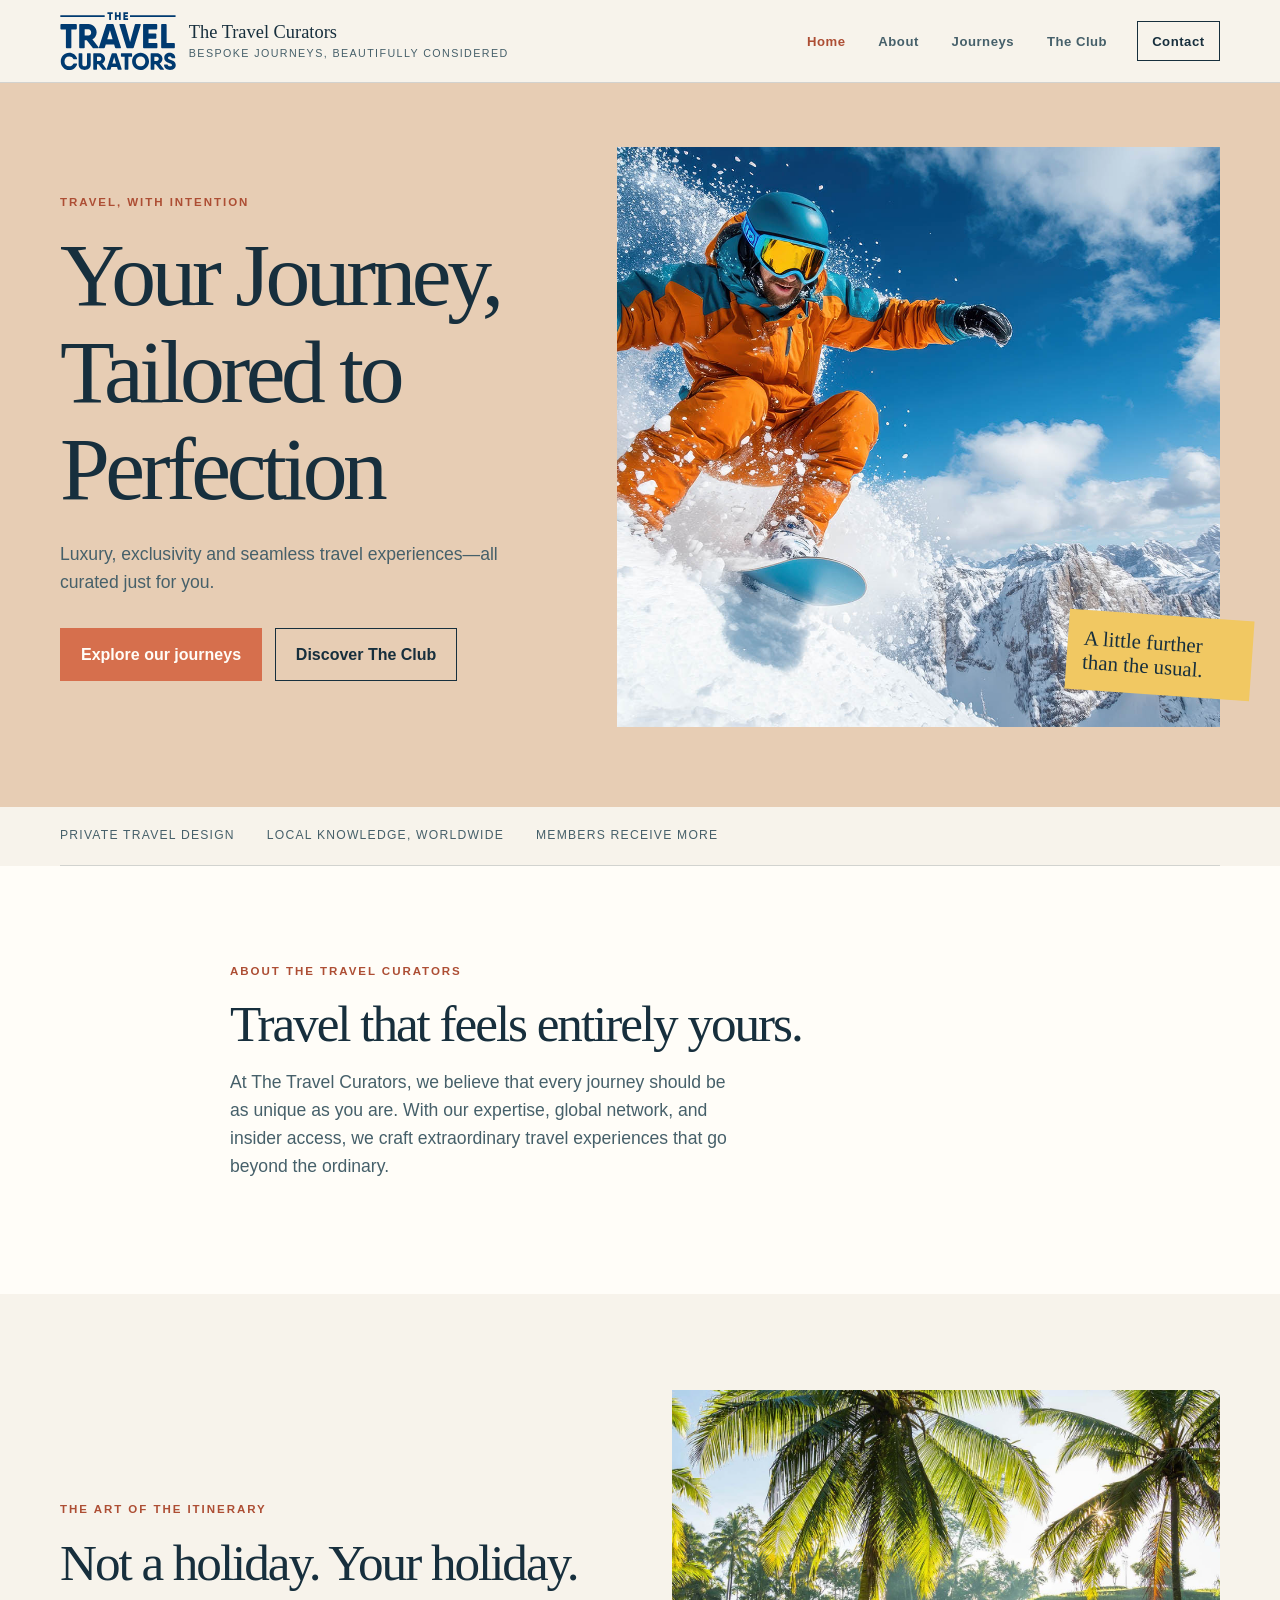
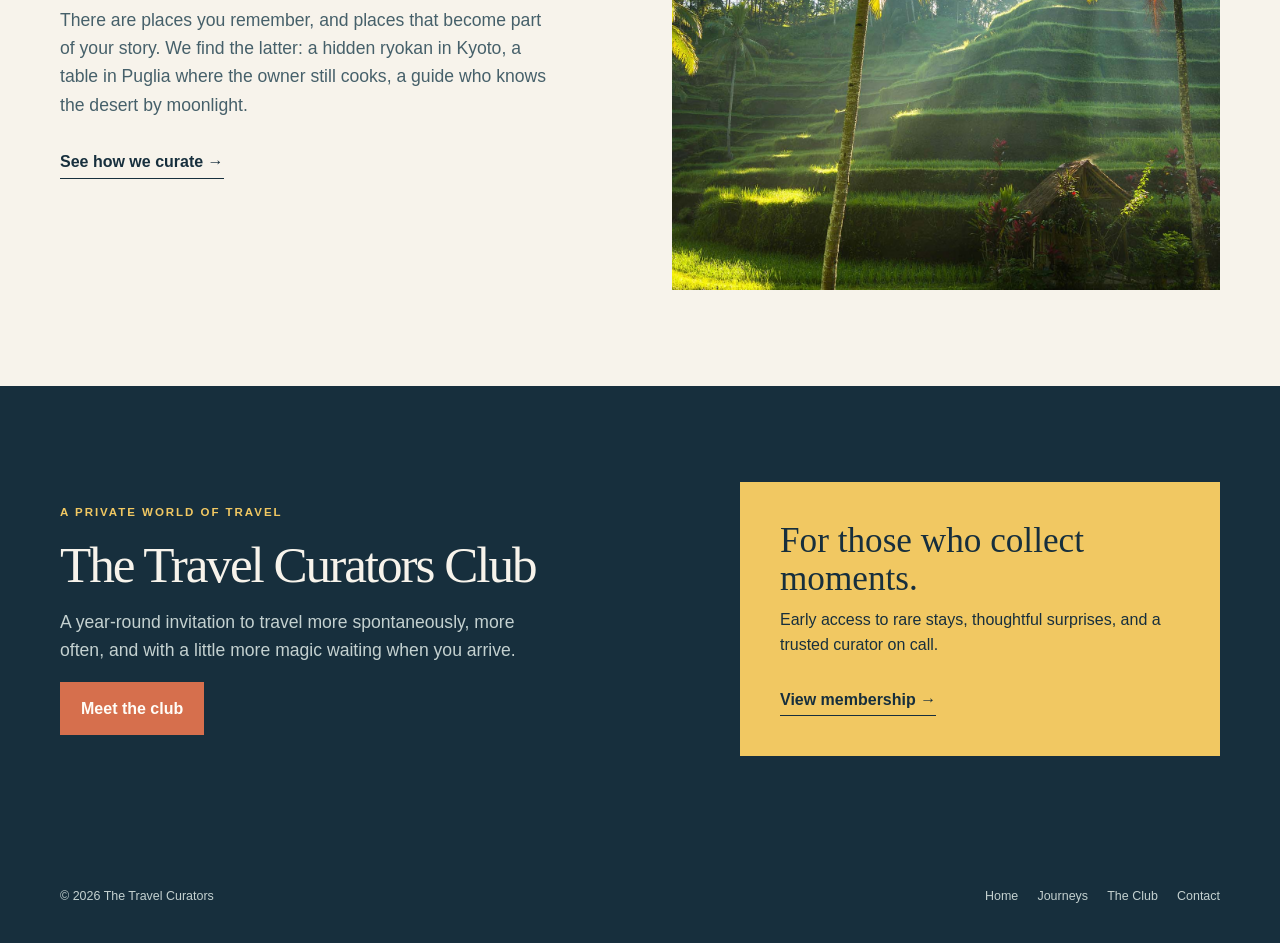
==== index.html @ cd00cc3a "Initial commit: Add Travel Curators website" ====
<!doctype html>
<html lang="en">
<head>
  <meta charset="utf-8">
  <meta name="viewport" content="width=device-width, initial-scale=1">
  <title>The Travel Curators | Journeys with a point of view</title>
  <link rel="stylesheet" href="css/styles.css">
</head>
<body>
  <header class="site-header"><div class="container nav-wrap">
    <a class="brand" href="index.html"><img class="brand-logo" src="images/TTC_logo.svg" alt="The Travel Curators logo"><span class="brand-copy"><strong>The Travel Curators</strong><span>Bespoke journeys, beautifully considered</span></span></a>
    <nav class="site-nav" aria-label="Main navigation"><a class="active" href="index.html">Home</a><a href="#about">About</a><a href="journeys.html">Journeys</a><a href="club.html">The Club</a><a class="nav-cta" href="contact.html">Contact</a></nav>
  </div></header>
  <main>
    <section class="hero"><div class="container hero-grid"><div><p class="eyebrow">Travel, with intention</p><h1>Your Journey, Tailored to Perfection</h1><p class="lead">Luxury, exclusivity and seamless travel experiences—all curated just for you.</p><div class="actions"><a class="btn btn-primary" href="journeys.html">Explore our journeys</a><a class="btn btn-light" href="club.html">Discover The Club</a></div></div><div class="hero-photo"><img src="images/snowboard.jpg" alt="Snowboarder carving through fresh snow in the mountains"><span class="photo-note">A little further than the usual.</span></div></div></section>
    <div class="container trust-strip"><span>Private travel design</span><span>Local knowledge, worldwide</span><span>Members receive more</span></div>
    <section class="section about-section" id="about"><div class="container about-copy"><p class="eyebrow">About The Travel Curators</p><h2>Travel that feels entirely yours.</h2><p class="lead">At The Travel Curators, we believe that every journey should be as unique as you are. With our expertise, global network, and insider access, we craft extraordinary travel experiences that go beyond the ordinary.</p></div></section>
    <section class="section"><div class="container split"><div><p class="eyebrow">The art of the itinerary</p><h2>Not a holiday. Your holiday.</h2><p class="lead">There are places you remember, and places that become part of your story. We find the latter: a hidden ryokan in Kyoto, a table in Puglia where the owner still cooks, a guide who knows the desert by moonlight.</p><a class="arrow-link" href="journeys.html">See how we curate →</a></div><img src="images/bali.jpg" alt="Sunlit rice terraces and palm trees in Bali"></div></section>
    <section class="section dark-band"><div class="container club-callout"><div><p class="eyebrow">A private world of travel</p><h2>The Travel Curators Club</h2><p class="lead">A year-round invitation to travel more spontaneously, more often, and with a little more magic waiting when you arrive.</p><a class="btn btn-primary" href="club.html">Meet the club</a></div><div class="club-card"><h3>For those who collect moments.</h3><p>Early access to rare stays, thoughtful surprises, and a trusted curator on call.</p><a class="arrow-link" href="club.html">View membership →</a></div></div></section>
  </main>
  <footer class="site-footer"><div class="container footer-wrap"><p>© 2026 The Travel Curators</p><div class="footer-links"><a href="index.html">Home</a><a href="journeys.html">Journeys</a><a href="club.html">The Club</a><a href="mailto:hello@thetravelcurators.com">Contact</a></div></div></footer>
<!-- Jayden -->
</body>
</html>
---- css/styles.css ----
:root {
  --ink: #172f3d;
  --ink-soft: #46606a;
  --paper: #f7f3eb;
  --warm: #e7cdb4;
  --coral: #d66f4d;
  --coral-dark: #ad4e34;
  --sun: #f1c862;
  --white: #fffdf8;
  --line: rgba(23, 47, 61, 0.16);
  --serif: Georgia, 'Times New Roman', serif;
  --sans: 'Trebuchet MS', 'Segoe UI', sans-serif;
}

* { box-sizing: border-box; }
html { scroll-behavior: smooth; }
body { margin: 0; color: var(--ink); background: var(--paper); font: 16px/1.6 var(--sans); }
a { color: inherit; text-decoration: none; }
img { display: block; width: 100%; object-fit: cover; }
.container { width: min(1160px, calc(100% - 3rem)); margin: 0 auto; }
.site-header { position: sticky; top: 0; z-index: 20; background: rgba(247, 243, 235, .94); border-bottom: 1px solid var(--line); backdrop-filter: blur(12px); }
.nav-wrap { min-height: 82px; display: flex; align-items: center; justify-content: space-between; gap: 2rem; }
.brand { display: flex; align-items: center; gap: .8rem; }
.brand-logo { width: 116px; height: 58px; object-fit: contain; object-position: left center; }
.brand-copy strong, .brand-copy span { display: block; line-height: 1.05; }
.brand-copy strong { font: 1.15rem var(--serif); }
.brand-copy span { margin-top: .3rem; color: var(--ink-soft); font-size: .67rem; letter-spacing: .13em; text-transform: uppercase; }
.site-nav { display: flex; align-items: center; gap: .25rem; }
.site-nav a { padding: .55rem .9rem; color: var(--ink-soft); font-size: .82rem; font-weight: bold; letter-spacing: .04em; }
.site-nav a:hover, .site-nav a.active { color: var(--coral-dark); }
.nav-cta { border: 1px solid var(--ink) !important; color: var(--ink) !important; margin-left: .7rem; }
.eyebrow { margin: 0 0 1rem; color: var(--coral-dark); font-size: .72rem; font-weight: bold; letter-spacing: .17em; text-transform: uppercase; }
h1, h2, h3, p { margin-top: 0; }
h1, h2, h3 { line-height: 1.08; font-family: var(--serif); font-weight: normal; }
h1 { margin-bottom: 1.4rem; font-size: clamp(3.1rem, 7vw, 6.4rem); letter-spacing: -.05em; }
h2 { margin-bottom: 1rem; font-size: clamp(2.3rem, 4vw, 4rem); letter-spacing: -.04em; }
h3 { margin-bottom: .55rem; font-size: 1.55rem; }
.lead { max-width: 500px; color: var(--ink-soft); font-size: 1.1rem; }
.btn { display: inline-flex; align-items: center; justify-content: center; min-height: 48px; padding: .8rem 1.25rem; border: 1px solid transparent; font-weight: bold; transition: transform .2s ease, background .2s ease; }
.btn:hover { transform: translateY(-2px); }
.btn-primary { background: var(--coral); color: var(--white); }
.btn-primary:hover { background: var(--coral-dark); }
.btn-light { border-color: var(--ink); color: var(--ink); }
.hero { padding: 4rem 0 5rem; background: var(--warm); }
.hero-grid { display: grid; grid-template-columns: .9fr 1.1fr; align-items: center; gap: 4rem; }
.hero-photo { height: 580px; position: relative; }
.hero-photo img { height: 100%; }
.photo-note { position: absolute; right: -2rem; bottom: 2rem; width: 185px; padding: 1rem; background: var(--sun); font: 1.3rem/1.15 var(--serif); transform: rotate(4deg); }
.actions { display: flex; flex-wrap: wrap; gap: .8rem; margin-top: 2rem; }
.trust-strip { display: flex; flex-wrap: wrap; gap: 2rem; padding: 1.2rem 0; border-bottom: 1px solid var(--line); color: var(--ink-soft); font-size: .76rem; letter-spacing: .1em; text-transform: uppercase; }
.about-section { background: var(--white); }
.about-copy { max-width: 820px; }
.section { padding: 6rem 0; }
.section-heading { max-width: 650px; margin-bottom: 2.5rem; }
.section-heading p:last-child { color: var(--ink-soft); }
.split { display: grid; grid-template-columns: 1fr 1fr; gap: 4rem; align-items: center; }
.split img { height: 500px; }
.number-list { list-style: none; padding: 0; margin: 0; }
.number-list li { display: grid; grid-template-columns: 42px 1fr; gap: 1rem; padding: 1.2rem 0; border-top: 1px solid var(--line); }
.number-list b { color: var(--coral-dark); font: 1.2rem var(--serif); }
.number-list strong { display: block; margin-bottom: .25rem; font-family: var(--serif); font-size: 1.3rem; font-weight: normal; }
.number-list span { color: var(--ink-soft); font-size: .92rem; }
.dark-band { background: var(--ink); color: var(--paper); }
.dark-band .eyebrow { color: var(--sun); }
.dark-band .lead, .dark-band p { color: #c4d1d0; }
.club-callout { display: grid; grid-template-columns: 1fr .8fr; gap: 5rem; align-items: center; }
.club-card { padding: 2.5rem; background: var(--sun); color: var(--ink); }
.club-card h3 { font-size: 2.2rem; }
.club-card p { color: var(--ink); }
.arrow-link { display: inline-flex; margin-top: .8rem; border-bottom: 1px solid currentColor; padding-bottom: .2rem; font-weight: bold; }
.page-intro { padding: 5rem 0 4rem; background: var(--warm); }
.page-intro h1 { max-width: 850px; }
.journey-grid, .perk-grid { display: grid; grid-template-columns: repeat(3, 1fr); gap: 1.2rem; }
.journey-card { background: var(--white); }
.journey-card img { height: 250px; }
.journey-card div { padding: 1.4rem; }
.journey-card p, .perk p { color: var(--ink-soft); }
.journey-card small { color: var(--coral-dark); font-weight: bold; letter-spacing: .1em; text-transform: uppercase; }
.quote { max-width: 780px; margin: 0 auto; text-align: center; }
.quote p { font: clamp(1.8rem, 4vw, 3rem)/1.15 var(--serif); }
.club-hero { background: var(--ink); color: var(--paper); }
.club-hero .lead { color: #c4d1d0; }
.club-hero-photo { height: 320px; margin-top: 2.5rem; object-position: center 42%; }
.perk { padding: 1.7rem 0; border-top: 1px solid var(--line); }
.perk-index { color: var(--coral-dark); font: 1.5rem var(--serif); }
.membership-grid { display: grid; grid-template-columns: 1fr 1fr; gap: 1.5rem; }
.contact-layout { display: grid; grid-template-columns: 1fr 1fr; gap: 5rem; align-items: start; }
.contact-details { display: flex; flex-wrap: wrap; gap: 2rem; margin-top: 2rem; }
.contact-details p { margin: 0; }
.contact-details strong { display: block; font-family: var(--serif); font-size: 1.25rem; font-weight: normal; }
.contact-form { display: grid; gap: 1.1rem; padding: 2rem; background: var(--white); border-top: 4px solid var(--coral); }
.contact-form label { display: grid; gap: .4rem; color: var(--ink-soft); font-size: .8rem; font-weight: bold; }
.contact-form input, .contact-form textarea { width: 100%; padding: .8rem; border: 1px solid var(--line); background: var(--paper); color: var(--ink); font: inherit; resize: vertical; }
.contact-form input:focus, .contact-form textarea:focus { outline: 2px solid var(--coral); outline-offset: 2px; }
.services-section { padding: 3.5rem 0; }
.services-section h2 { font-size: clamp(2rem, 3vw, 3rem); }
.services-section .perk { padding: 1rem 0; }
.services-section .perk h3 { margin-bottom: .3rem; font-size: 1.2rem; }
.services-section .perk p { margin-bottom: 0; font-size: .88rem; }
.club-perks { display: grid; grid-template-columns: repeat(3, 1fr); gap: 1.5rem; padding: 0; margin: 0; list-style: none; }
.club-perks li { display: flex; flex-direction: column; gap: 1rem; min-height: 150px; padding: 1.5rem; border-top: 1px solid rgba(247, 243, 235, .35); }
.club-perks span { color: var(--sun); font: 1.4rem var(--serif); }
.club-perks strong { font: 1.35rem/1.2 var(--serif); font-weight: normal; }
.club-table-wrap { overflow-x: auto; background: rgba(247, 243, 235, .08); color: var(--paper); border: 1px solid rgba(247, 243, 235, .24); border-radius: 8px; }
.club-table { width: 100%; min-width: 560px; border-collapse: collapse; text-align: left; }
.club-table th, .club-table td { padding: 1rem 1.1rem; border-bottom: 1px solid rgba(247, 243, 235, .18); }
.club-table thead th { background: rgba(214, 111, 77, .3); color: var(--paper); font-weight: bold; }
.club-table tbody th { width: 31%; color: var(--paper); font: 1.1rem var(--serif); font-weight: normal; }
.club-table tbody td { color: #c4d1d0; }
.club-table tbody tr:last-child th, .club-table tbody tr:last-child td { border-bottom: 0; }
.membership { padding: 2rem; border: 1px solid var(--line); background: var(--white); }
.membership.featured { background: var(--coral); color: var(--white); border-color: var(--coral); }
.membership.featured p, .membership.featured li { color: #fff0e7; }
.membership ul { margin: 1.5rem 0 0; padding-left: 1.1rem; color: var(--ink-soft); }
.membership li { margin: .45rem 0; }
.site-footer { padding: 2.2rem 0; background: var(--ink); color: #c4d1d0; }
.footer-wrap { display: flex; align-items: center; justify-content: space-between; gap: 1rem; font-size: .78rem; }
.footer-wrap p { margin: 0; }
.footer-links { display: flex; gap: 1.2rem; }
@media (max-width: 760px) {
  .container { width: min(100% - 2rem, 600px); }
  .nav-wrap { min-height: 72px; align-items: flex-start; padding: .8rem 0; }
  .site-nav { gap: 0; flex-wrap: wrap; justify-content: flex-end; }
  .site-nav a { padding: .4rem .45rem; font-size: .7rem; }
  .nav-cta { margin-left: 0; }
  .hero, .page-intro { padding: 3.5rem 0; }
  .hero-grid, .split, .club-callout, .membership-grid, .contact-layout, .club-perks { grid-template-columns: 1fr; gap: 2.5rem; }
  .hero-photo { height: 400px; }
  .photo-note { right: .8rem; bottom: 1rem; }
  .section { padding: 4rem 0; }
  .journey-grid, .perk-grid { grid-template-columns: 1fr; }
  .split img { height: 350px; }
  .club-hero-photo { height: 220px !important; }
  .footer-wrap { align-items: flex-start; flex-direction: column; }
}
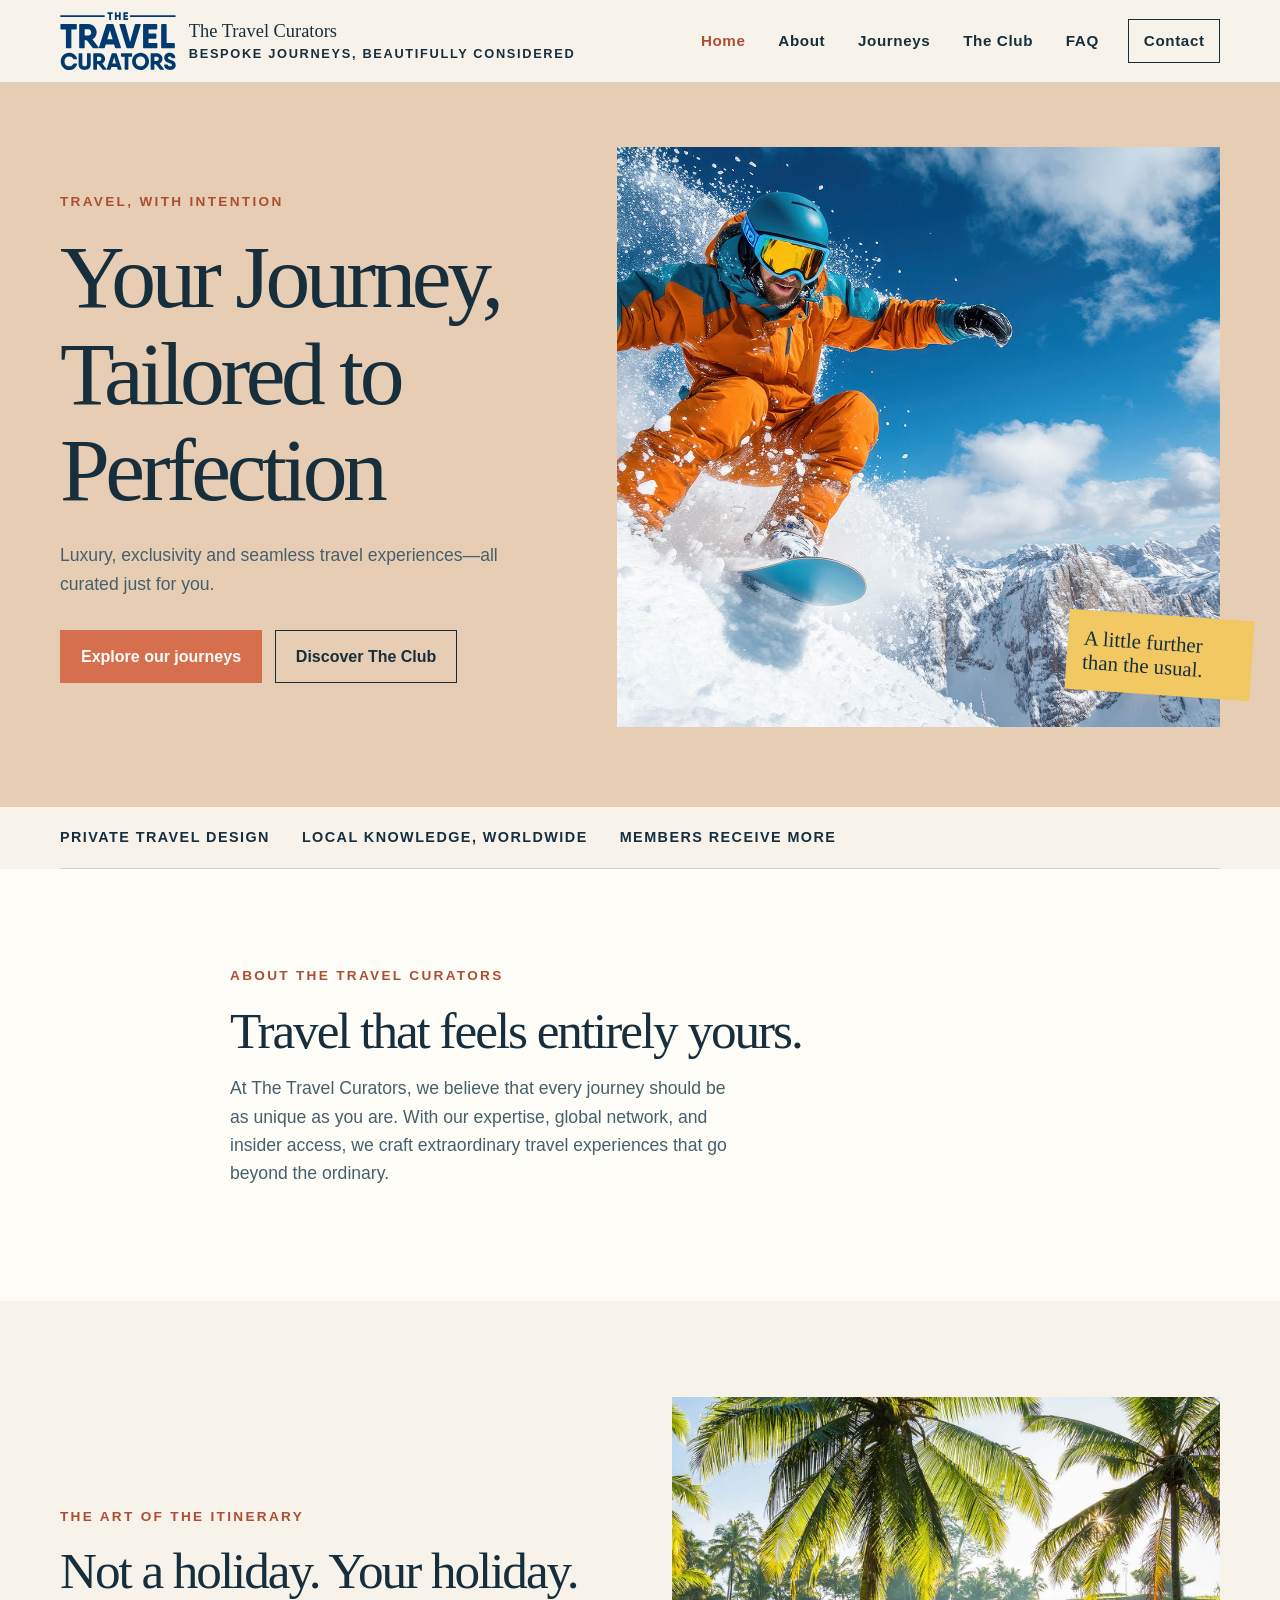
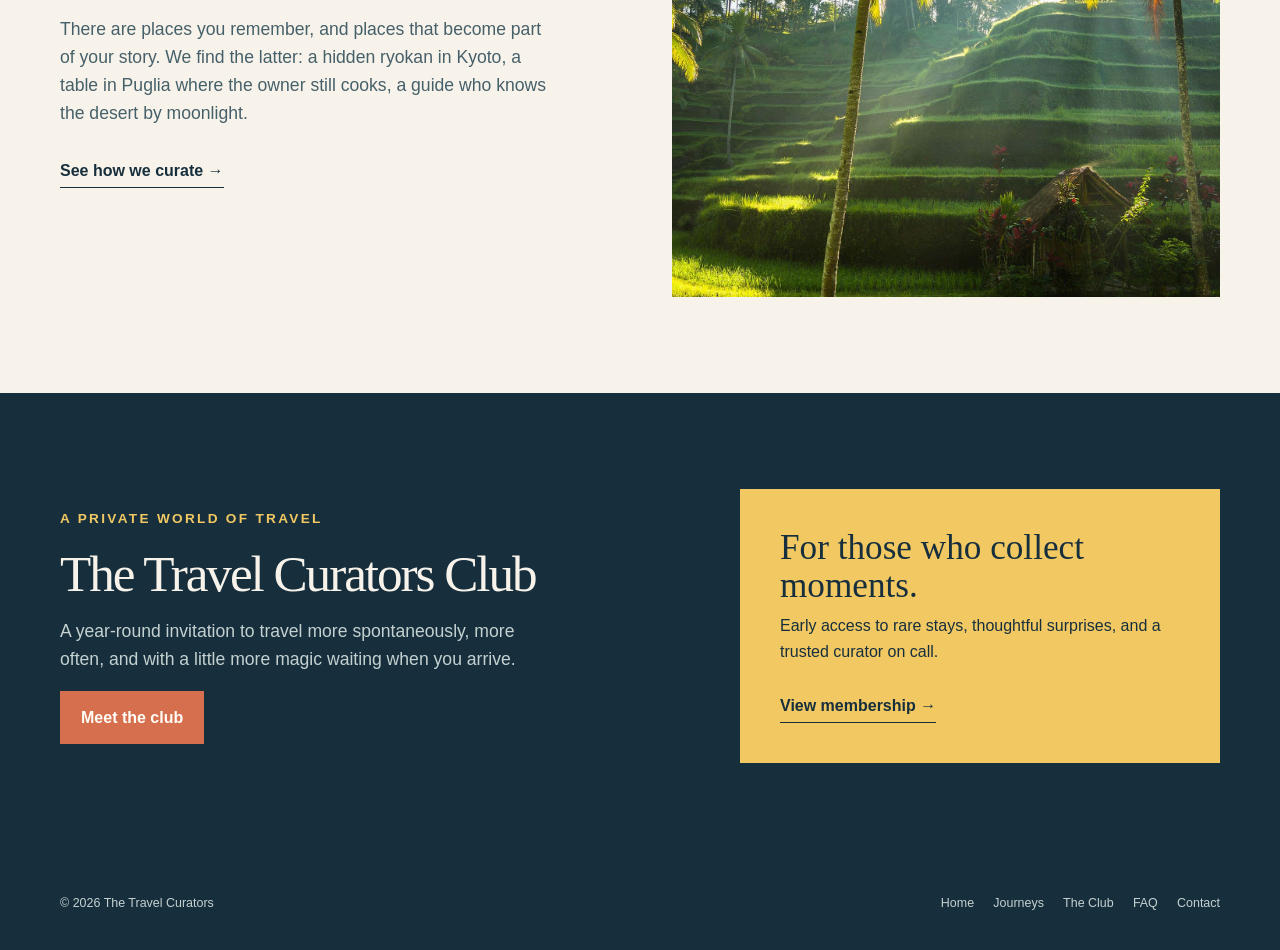
==== commit 5ef4796f: "Fix website links and CSP settings" ====
--- a/index.html
+++ b/index.html
@@ -8,17 +8,17 @@
 </head>
 <body>
   <header class="site-header"><div class="container nav-wrap">
-    <a class="brand" href="index.html"><img class="brand-logo" src="images/TTC_logo.svg" alt="The Travel Curators logo"><span class="brand-copy"><strong>The Travel Curators</strong><span>Bespoke journeys, beautifully considered</span></span></a>
-    <nav class="site-nav" aria-label="Main navigation"><a class="active" href="index.html">Home</a><a href="#about">About</a><a href="journeys.html">Journeys</a><a href="club.html">The Club</a><a class="nav-cta" href="contact.html">Contact</a></nav>
+    <a target="_top" class="brand" href="index.html"><img class="brand-logo" src="images/TTC_logo.svg" alt="The Travel Curators logo"><span class="brand-copy"><strong>The Travel Curators</strong><span>Bespoke journeys, beautifully considered</span></span></a>
+    <nav class="site-nav" aria-label="Main navigation"><a target="_top" class="active" href="index.html">Home</a><a target="_top" href="#about">About</a><a target="_top" href="journeys.html">Journeys</a><a target="_top" href="club.html">The Club</a><a target="_top" href="faq.html">FAQ</a><a target="_top" class="nav-cta" href="contact.html">Contact</a></nav>
   </div></header>
   <main>
-    <section class="hero"><div class="container hero-grid"><div><p class="eyebrow">Travel, with intention</p><h1>Your Journey, Tailored to Perfection</h1><p class="lead">Luxury, exclusivity and seamless travel experiences—all curated just for you.</p><div class="actions"><a class="btn btn-primary" href="journeys.html">Explore our journeys</a><a class="btn btn-light" href="club.html">Discover The Club</a></div></div><div class="hero-photo"><img src="images/snowboard.jpg" alt="Snowboarder carving through fresh snow in the mountains"><span class="photo-note">A little further than the usual.</span></div></div></section>
+    <section class="hero"><div class="container hero-grid"><div><p class="eyebrow">Travel, with intention</p><h1>Your Journey, Tailored to Perfection</h1><p class="lead">Luxury, exclusivity and seamless travel experiences—all curated just for you.</p><div class="actions"><a target="_top" class="btn btn-primary" href="journeys.html">Explore our journeys</a><a target="_top" class="btn btn-light" href="club.html">Discover The Club</a></div></div><div class="hero-photo"><img src="images/snowboard.jpg" alt="Snowboarder carving through fresh snow in the mountains"><span class="photo-note">A little further than the usual.</span></div></div></section>
     <div class="container trust-strip"><span>Private travel design</span><span>Local knowledge, worldwide</span><span>Members receive more</span></div>
     <section class="section about-section" id="about"><div class="container about-copy"><p class="eyebrow">About The Travel Curators</p><h2>Travel that feels entirely yours.</h2><p class="lead">At The Travel Curators, we believe that every journey should be as unique as you are. With our expertise, global network, and insider access, we craft extraordinary travel experiences that go beyond the ordinary.</p></div></section>
-    <section class="section"><div class="container split"><div><p class="eyebrow">The art of the itinerary</p><h2>Not a holiday. Your holiday.</h2><p class="lead">There are places you remember, and places that become part of your story. We find the latter: a hidden ryokan in Kyoto, a table in Puglia where the owner still cooks, a guide who knows the desert by moonlight.</p><a class="arrow-link" href="journeys.html">See how we curate →</a></div><img src="images/bali.jpg" alt="Sunlit rice terraces and palm trees in Bali"></div></section>
-    <section class="section dark-band"><div class="container club-callout"><div><p class="eyebrow">A private world of travel</p><h2>The Travel Curators Club</h2><p class="lead">A year-round invitation to travel more spontaneously, more often, and with a little more magic waiting when you arrive.</p><a class="btn btn-primary" href="club.html">Meet the club</a></div><div class="club-card"><h3>For those who collect moments.</h3><p>Early access to rare stays, thoughtful surprises, and a trusted curator on call.</p><a class="arrow-link" href="club.html">View membership →</a></div></div></section>
+    <section class="section"><div class="container split"><div><p class="eyebrow">The art of the itinerary</p><h2>Not a holiday. Your holiday.</h2><p class="lead">There are places you remember, and places that become part of your story. We find the latter: a hidden ryokan in Kyoto, a table in Puglia where the owner still cooks, a guide who knows the desert by moonlight.</p><a target="_top" class="arrow-link" href="journeys.html">See how we curate →</a></div><img src="images/bali.jpg" alt="Sunlit rice terraces and palm trees in Bali"></div></section>
+    <section class="section dark-band"><div class="container club-callout"><div><p class="eyebrow">A private world of travel</p><h2>The Travel Curators Club</h2><p class="lead">A year-round invitation to travel more spontaneously, more often, and with a little more magic waiting when you arrive.</p><a target="_top" class="btn btn-primary" href="club.html">Meet the club</a></div><div class="club-card"><h3>For those who collect moments.</h3><p>Early access to rare stays, thoughtful surprises, and a trusted curator on call.</p><a target="_top" class="arrow-link" href="club.html">View membership →</a></div></div></section>
   </main>
-  <footer class="site-footer"><div class="container footer-wrap"><p>© 2026 The Travel Curators</p><div class="footer-links"><a href="index.html">Home</a><a href="journeys.html">Journeys</a><a href="club.html">The Club</a><a href="mailto:hello@thetravelcurators.com">Contact</a></div></div></footer>
+  <footer class="site-footer"><div class="container footer-wrap"><p>© 2026 The Travel Curators</p><div class="footer-links"><a target="_top" href="index.html">Home</a><a target="_top" href="journeys.html">Journeys</a><a target="_top" href="club.html">The Club</a><a target="_top" href="faq.html">FAQ</a><a target="_top" href="mailto:hello@thetravelcurators.com">Contact</a></div></div></footer>
 <!-- Jayden -->
 </body>
 </html>
--- a/css/styles.css
+++ b/css/styles.css
@@ -24,12 +24,12 @@
 .brand-logo { width: 116px; height: 58px; object-fit: contain; object-position: left center; }
 .brand-copy strong, .brand-copy span { display: block; line-height: 1.05; }
 .brand-copy strong { font: 1.15rem var(--serif); }
-.brand-copy span { margin-top: .3rem; color: var(--ink-soft); font-size: .67rem; letter-spacing: .13em; text-transform: uppercase; }
+.brand-copy span { margin-top: .3rem; color: var(--ink); font-size: .8rem; letter-spacing: .13em; text-transform: uppercase; font-weight: 600; }
 .site-nav { display: flex; align-items: center; gap: .25rem; }
-.site-nav a { padding: .55rem .9rem; color: var(--ink-soft); font-size: .82rem; font-weight: bold; letter-spacing: .04em; }
+.site-nav a { padding: .55rem .9rem; color: var(--ink); font-size: .95rem; font-weight: bold; letter-spacing: .04em; }
 .site-nav a:hover, .site-nav a.active { color: var(--coral-dark); }
 .nav-cta { border: 1px solid var(--ink) !important; color: var(--ink) !important; margin-left: .7rem; }
-.eyebrow { margin: 0 0 1rem; color: var(--coral-dark); font-size: .72rem; font-weight: bold; letter-spacing: .17em; text-transform: uppercase; }
+.eyebrow { margin: 0 0 1rem; color: var(--coral-dark); font-size: .85rem; font-weight: bold; letter-spacing: .17em; text-transform: uppercase; }
 h1, h2, h3, p { margin-top: 0; }
 h1, h2, h3 { line-height: 1.08; font-family: var(--serif); font-weight: normal; }
 h1 { margin-bottom: 1.4rem; font-size: clamp(3.1rem, 7vw, 6.4rem); letter-spacing: -.05em; }
@@ -47,7 +47,7 @@
 .hero-photo img { height: 100%; }
 .photo-note { position: absolute; right: -2rem; bottom: 2rem; width: 185px; padding: 1rem; background: var(--sun); font: 1.3rem/1.15 var(--serif); transform: rotate(4deg); }
 .actions { display: flex; flex-wrap: wrap; gap: .8rem; margin-top: 2rem; }
-.trust-strip { display: flex; flex-wrap: wrap; gap: 2rem; padding: 1.2rem 0; border-bottom: 1px solid var(--line); color: var(--ink-soft); font-size: .76rem; letter-spacing: .1em; text-transform: uppercase; }
+.trust-strip { display: flex; flex-wrap: wrap; gap: 2rem; padding: 1.2rem 0; border-bottom: 1px solid var(--line); color: var(--ink); font-size: .9rem; letter-spacing: .1em; text-transform: uppercase; font-weight: 600; }
 .about-section { background: var(--white); }
 .about-copy { max-width: 820px; }
 .section { padding: 6rem 0; }
@@ -74,8 +74,8 @@
 .journey-card { background: var(--white); }
 .journey-card img { height: 250px; }
 .journey-card div { padding: 1.4rem; }
-.journey-card p, .perk p { color: var(--ink-soft); }
-.journey-card small { color: var(--coral-dark); font-weight: bold; letter-spacing: .1em; text-transform: uppercase; }
+.journey-card p, .perk p { color: var(--ink); font-size: .95rem; }
+.journey-card small { color: var(--coral-dark); font-weight: bold; letter-spacing: .1em; text-transform: uppercase; font-size: .85rem; }
 .quote { max-width: 780px; margin: 0 auto; text-align: center; }
 .quote p { font: clamp(1.8rem, 4vw, 3rem)/1.15 var(--serif); }
 .club-hero { background: var(--ink); color: var(--paper); }
@@ -88,8 +88,23 @@
 .contact-details { display: flex; flex-wrap: wrap; gap: 2rem; margin-top: 2rem; }
 .contact-details p { margin: 0; }
 .contact-details strong { display: block; font-family: var(--serif); font-size: 1.25rem; font-weight: normal; }
+.locations-section { background: var(--white); }
+.location-grid { display: grid; grid-template-columns: repeat(2, 1fr); gap: 1.2rem; }
+.location-card { padding: 2rem; border-top: 4px solid var(--coral); background: var(--paper); }
+.location-card h3 { margin-bottom: .2rem; font-size: 2rem; }
+.location-card p:last-child { margin-bottom: 0; color: var(--ink-soft); }
+.location-number { margin-bottom: 2.5rem; color: var(--coral-dark); font: 1.2rem var(--serif); }
+.faq-section { background: var(--white); }
+.faq-layout { display: grid; grid-template-columns: .8fr 1.2fr; gap: 5rem; align-items: start; }
+.faq-list { border-top: 1px solid var(--line); }
+.faq-list details { border-bottom: 1px solid var(--line); }
+.faq-list summary { cursor: pointer; list-style: none; padding: 1.4rem 2rem 1.4rem 0; font: 1.35rem var(--serif); }
+.faq-list summary::-webkit-details-marker { display: none; }
+.faq-list summary::after { float: right; color: var(--coral-dark); content: '+'; font: 1.5rem var(--sans); }
+.faq-list details[open] summary::after { content: '−'; }
+.faq-list details p { max-width: 620px; margin: -.5rem 2rem 1.4rem 0; color: var(--ink-soft); }
 .contact-form { display: grid; gap: 1.1rem; padding: 2rem; background: var(--white); border-top: 4px solid var(--coral); }
-.contact-form label { display: grid; gap: .4rem; color: var(--ink-soft); font-size: .8rem; font-weight: bold; }
+.contact-form label { display: grid; gap: .4rem; color: var(--ink); font-size: .95rem; font-weight: bold; }
 .contact-form input, .contact-form textarea { width: 100%; padding: .8rem; border: 1px solid var(--line); background: var(--paper); color: var(--ink); font: inherit; resize: vertical; }
 .contact-form input:focus, .contact-form textarea:focus { outline: 2px solid var(--coral); outline-offset: 2px; }
 .services-section { padding: 3.5rem 0; }
@@ -124,7 +139,7 @@
   .site-nav a { padding: .4rem .45rem; font-size: .7rem; }
   .nav-cta { margin-left: 0; }
   .hero, .page-intro { padding: 3.5rem 0; }
-  .hero-grid, .split, .club-callout, .membership-grid, .contact-layout, .club-perks { grid-template-columns: 1fr; gap: 2.5rem; }
+  .hero-grid, .split, .club-callout, .membership-grid, .contact-layout, .club-perks, .location-grid, .faq-layout { grid-template-columns: 1fr; gap: 2.5rem; }
   .hero-photo { height: 400px; }
   .photo-note { right: .8rem; bottom: 1rem; }
   .section { padding: 4rem 0; }
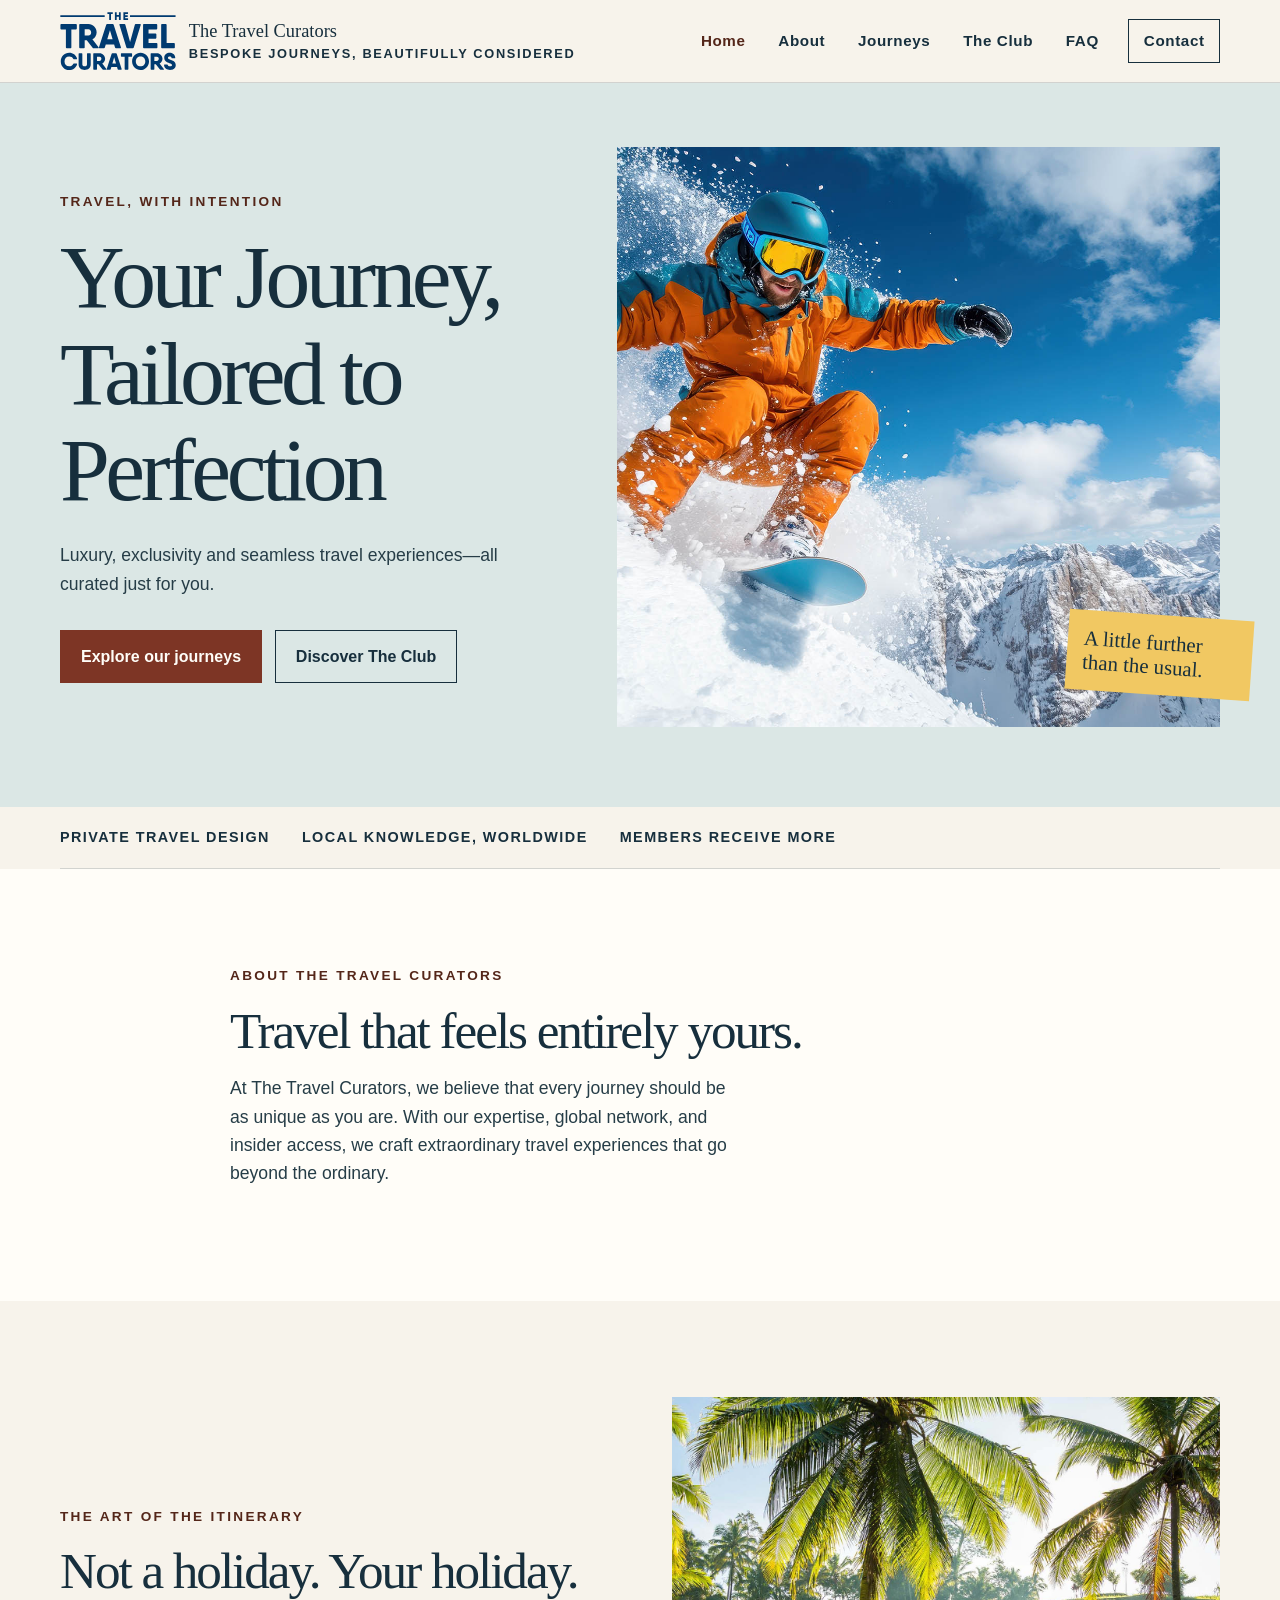
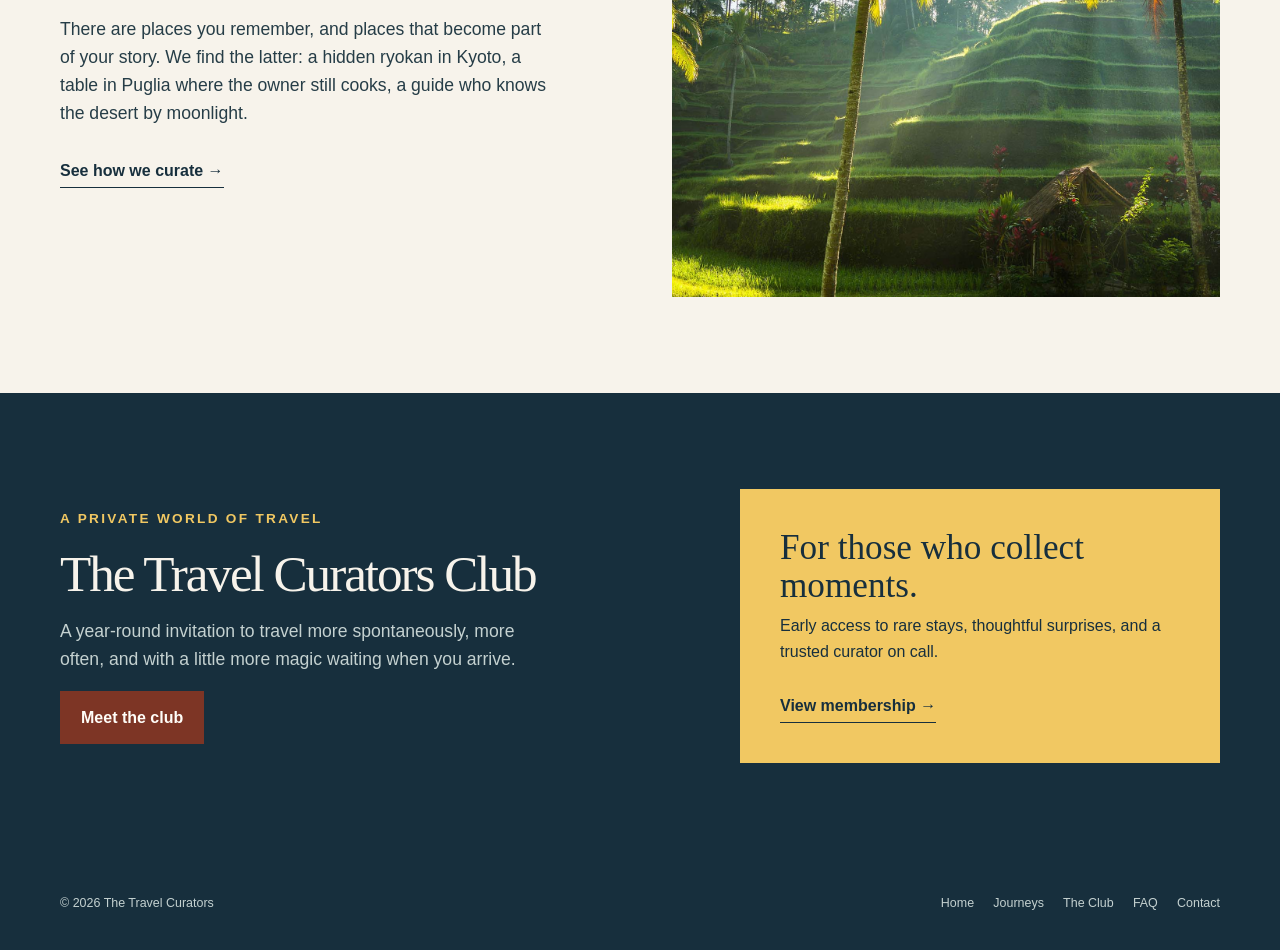
==== commit 725434b4: "Add Content Security Policy to homepage" ====
--- a/index.html
+++ b/index.html
@@ -3,6 +3,7 @@
 <head>
   <meta charset="utf-8">
   <meta name="viewport" content="width=device-width, initial-scale=1">
+  <meta http-equiv="Content-Security-Policy" content="default-src 'self'; script-src 'self'; style-src 'self'; img-src 'self'; font-src 'self'; connect-src 'self'; media-src 'self'; frame-src 'none'; object-src 'none'; base-uri 'self'; form-action 'self' mailto:; upgrade-insecure-requests">
   <title>The Travel Curators | Journeys with a point of view</title>
   <link rel="stylesheet" href="css/styles.css">
 </head>
--- a/css/styles.css
+++ b/css/styles.css
@@ -1,10 +1,10 @@
 :root {
   --ink: #172f3d;
-  --ink-soft: #46606a;
+  --ink-soft: #263d47;
   --paper: #f7f3eb;
-  --warm: #e7cdb4;
-  --coral: #d66f4d;
-  --coral-dark: #ad4e34;
+  --warm: #dbe7e5;
+  --coral: #7d3525;
+  --coral-dark: #542619;
   --sun: #f1c862;
   --white: #fffdf8;
   --line: rgba(23, 47, 61, 0.16);
